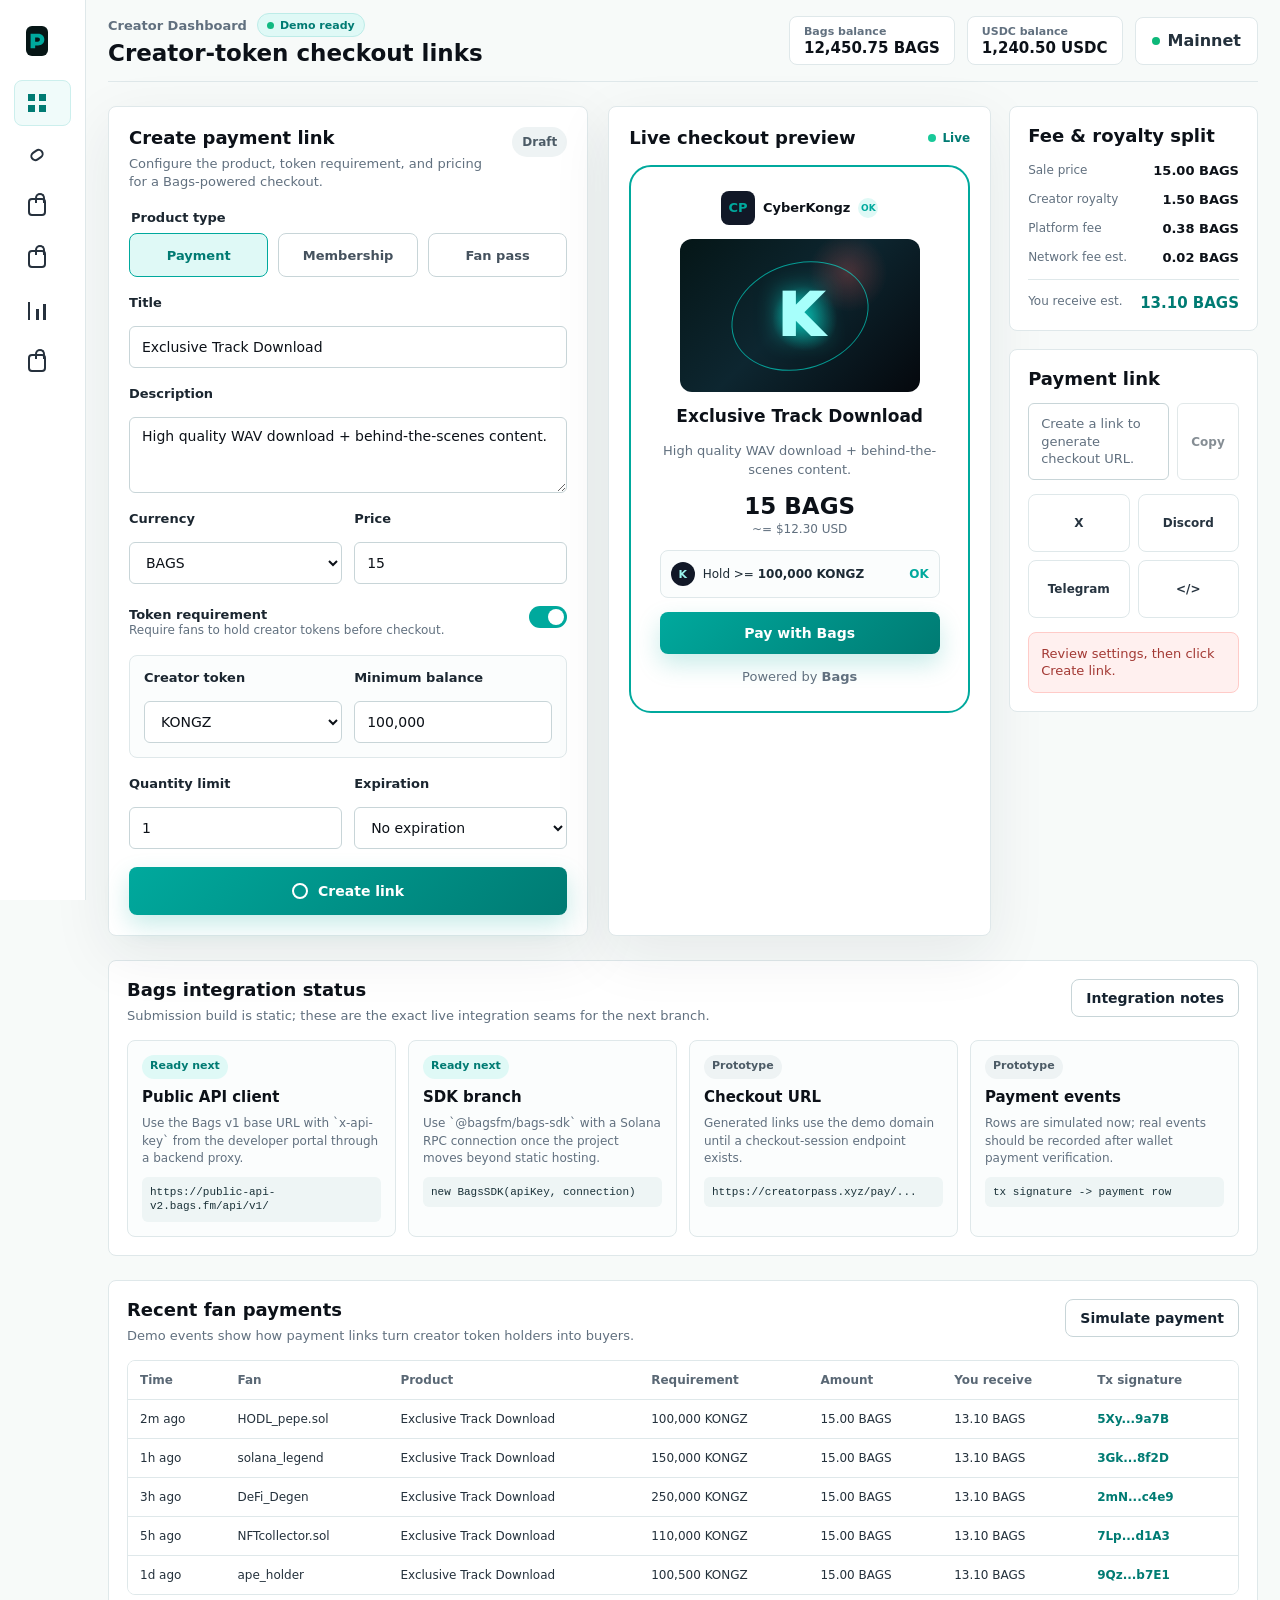
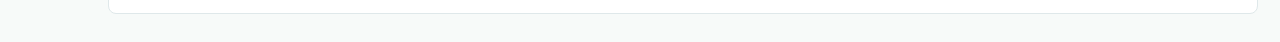
==== index.html @ bd6fd760 "Prepare CreatorPass for hackathon submission CreatorPass needs to move from a local static prototype" ====
<!doctype html>
<html lang="en">
  <head>
    <meta charset="utf-8" />
    <meta name="viewport" content="width=device-width, initial-scale=1" />
    <title>CreatorPass | Bags creator-token payments</title>
    <meta
      name="description"
      content="CreatorPass helps Bags creators sell payment links, fan passes, and token-gated drops with creator-token requirements."
    />
    <link rel="icon" href="./assets/app-icon.svg" type="image/svg+xml" />
    <link rel="stylesheet" href="./styles.css" />
  </head>
  <body>
    <div class="app-shell">
      <aside class="sidebar" aria-label="CreatorPass navigation">
        <a class="brand" href="#top" aria-label="CreatorPass home">
          <span class="brand-mark" aria-hidden="true">
            <svg viewBox="0 0 24 24" role="img">
              <path d="M5 4h8.2c4.1 0 6.8 2.6 6.8 6.4 0 3.9-2.8 6.5-6.9 6.5H10v3.1H5V4Zm5 4.2v4.5h2.8c1.5 0 2.4-.9 2.4-2.3s-.9-2.2-2.4-2.2H10Z" />
            </svg>
          </span>
          <span>CreatorPass</span>
        </a>

        <nav class="nav-list" aria-label="Primary">
          <button class="nav-item active" type="button" data-panel="dashboard">
            <span class="icon grid-icon" aria-hidden="true"></span>
            Dashboard
          </button>
          <button class="nav-item" type="button" data-panel="links">
            <span class="icon link-icon" aria-hidden="true"></span>
            Payment links
          </button>
          <button class="nav-item" type="button" data-panel="passes">
            <span class="icon pass-icon" aria-hidden="true"></span>
            Fan passes
          </button>
          <button class="nav-item" type="button" data-panel="gates">
            <span class="icon lock-icon" aria-hidden="true"></span>
            Token gates
          </button>
          <button class="nav-item" type="button" data-panel="analytics">
            <span class="icon bars-icon" aria-hidden="true"></span>
            Analytics
          </button>
          <button class="nav-item" type="button" data-panel="payouts">
            <span class="icon wallet-icon" aria-hidden="true"></span>
            Payouts
          </button>
        </nav>

        <section class="creator-card" aria-labelledby="creator-card-title">
          <div class="creator-head">
            <div class="avatar avatar-token" aria-hidden="true">CP</div>
            <div>
              <h2 id="creator-card-title">CyberKongz</h2>
              <p>@cyberkongz</p>
            </div>
            <span class="verified" aria-label="Verified creator">OK</span>
          </div>
          <dl class="creator-stats">
            <div>
              <dt>Creator token</dt>
              <dd>KONGZ</dd>
            </div>
            <div>
              <dt>Total supply</dt>
              <dd>1,000,000,000</dd>
            </div>
            <div>
              <dt>Holders</dt>
              <dd>18,642</dd>
            </div>
            <div>
              <dt>Floor price</dt>
              <dd>0.842 BAGS</dd>
            </div>
          </dl>
          <a class="secondary-action" href="https://bags.fm/" target="_blank" rel="noreferrer">View on Bags</a>
        </section>
      </aside>

      <main class="workspace" id="top">
        <header class="topbar">
          <div>
            <div class="workspace-meta">
              <p class="workspace-label">Creator Dashboard</p>
              <span class="demo-ready"><i aria-hidden="true"></i>Demo ready</span>
            </div>
            <h1>Creator-token checkout links</h1>
          </div>
          <div class="balances" aria-label="Wallet balances">
            <div class="balance">
              <span>Bags balance</span>
              <strong>12,450.75 BAGS</strong>
            </div>
            <div class="balance">
              <span>USDC balance</span>
              <strong>1,240.50 USDC</strong>
            </div>
            <button class="network-pill" type="button" aria-label="Network mainnet">
              <span aria-hidden="true"></span>
              Mainnet
            </button>
          </div>
        </header>

        <section class="dashboard-grid" aria-label="Payment link builder">
          <form class="builder-panel" id="link-builder">
            <div class="section-heading">
              <div>
                <h2>Create payment link</h2>
                <p>Configure the product, token requirement, and pricing for a Bags-powered checkout.</p>
              </div>
              <output class="status-chip" id="builder-status">Draft</output>
            </div>

            <fieldset class="segmented">
              <legend>Product type</legend>
              <label>
                <input type="radio" name="productType" value="Payment" checked />
                <span>Payment</span>
              </label>
              <label>
                <input type="radio" name="productType" value="Membership" />
                <span>Membership</span>
              </label>
              <label>
                <input type="radio" name="productType" value="Fan Pass" />
                <span>Fan pass</span>
              </label>
            </fieldset>

            <label class="field">
              <span>Title</span>
              <input id="title-input" name="title" maxlength="64" value="Exclusive Track Download" />
            </label>

            <label class="field">
              <span>Description</span>
              <textarea id="description-input" name="description" maxlength="180">High quality WAV download + behind-the-scenes content.</textarea>
            </label>

            <div class="two-column">
              <label class="field">
                <span>Currency</span>
                <select id="currency-input" name="currency">
                  <option value="BAGS">BAGS</option>
                  <option value="USDC">USDC</option>
                  <option value="SOL">SOL</option>
                </select>
              </label>
              <label class="field">
                <span>Price</span>
                <input id="price-input" name="price" inputmode="decimal" value="15" />
              </label>
            </div>

            <div class="gate-header">
              <div>
                <span>Token requirement</span>
                <p>Require fans to hold creator tokens before checkout.</p>
              </div>
              <label class="switch" aria-label="Enable token requirement">
                <input id="token-gate-input" type="checkbox" checked />
                <span></span>
              </label>
            </div>

            <div class="gate-box" id="gate-box">
              <label class="field">
                <span>Creator token</span>
                <select id="token-input" name="token">
                  <option value="KONGZ">KONGZ</option>
                  <option value="BAGS">BAGS</option>
                  <option value="CRE8R">CRE8R</option>
                </select>
              </label>
              <label class="field">
                <span>Minimum balance</span>
                <input id="minimum-input" name="minimum" inputmode="numeric" value="100,000" />
              </label>
            </div>

            <div class="two-column">
              <label class="field">
                <span>Quantity limit</span>
                <input id="quantity-input" name="quantity" inputmode="numeric" value="1" />
              </label>
              <label class="field">
                <span>Expiration</span>
                <select id="expiry-input" name="expiry">
                  <option>No expiration</option>
                  <option>24 hours</option>
                  <option>7 days</option>
                  <option>30 days</option>
                </select>
              </label>
            </div>

            <button class="primary-action" type="submit">
              <span class="button-icon" aria-hidden="true"></span>
              Create link
            </button>
          </form>

          <section class="preview-column" aria-label="Live checkout preview">
            <div class="checkout-card">
              <div class="preview-title">
                <h2>Live checkout preview</h2>
                <span><i aria-hidden="true"></i>Live</span>
              </div>
              <div class="checkout-phone">
                <div class="merchant-row">
                  <div class="mini-logo" aria-hidden="true">CP</div>
                  <strong>CyberKongz</strong>
                  <span class="verified">OK</span>
                </div>
                <div class="product-art" aria-hidden="true">
                  <div class="product-orbit"></div>
                  <div class="product-glyph">K</div>
                </div>
                <h3 id="preview-title">Exclusive Track Download</h3>
                <p id="preview-description">High quality WAV download + behind-the-scenes content.</p>
                <div class="checkout-price">
                  <span id="preview-price">15 BAGS</span>
                  <small id="preview-usd">~= $12.30 USD</small>
                </div>
                <div class="requirement-pill" id="preview-requirement">
                  <span class="avatar small" aria-hidden="true">K</span>
                  <span>Hold &gt;= <b id="preview-minimum">100,000 KONGZ</b></span>
                  <i aria-hidden="true">OK</i>
                </div>
                <button class="pay-button" type="button">Pay with Bags</button>
                <p class="powered">Powered by <strong>Bags</strong></p>
              </div>
            </div>

            <aside class="side-stack" aria-label="Link and fee details">
              <section class="summary-card">
                <h2>Fee & royalty split</h2>
                <dl>
                  <div>
                    <dt>Sale price</dt>
                    <dd id="split-price">15.00 BAGS</dd>
                  </div>
                  <div>
                    <dt>Creator royalty</dt>
                    <dd id="split-royalty">1.50 BAGS</dd>
                  </div>
                  <div>
                    <dt>Platform fee</dt>
                    <dd id="split-platform">0.38 BAGS</dd>
                  </div>
                  <div>
                    <dt>Network fee est.</dt>
                    <dd>0.02 BAGS</dd>
                  </div>
                  <div class="total-row">
                    <dt>You receive est.</dt>
                    <dd id="split-net">13.10 BAGS</dd>
                  </div>
                </dl>
              </section>

              <section class="summary-card link-card">
                <h2>Payment link</h2>
                <div class="link-output">
                  <div class="generated-link" id="generated-link">Create a link to generate checkout URL.</div>
                  <button class="copy-link" id="copy-link" type="button" disabled>Copy</button>
                </div>
                <div class="share-grid" aria-label="Share destinations">
                  <button type="button" data-share="X">X</button>
                  <button type="button" data-share="Discord">Discord</button>
                  <button type="button" data-share="Telegram">Telegram</button>
                  <button type="button" data-share="Embed">&lt;/&gt;</button>
                </div>
                <p class="notice" id="link-notice">Review settings, then click Create link.</p>
              </section>
            </aside>
          </section>
        </section>

        <section class="integration-panel" aria-labelledby="integration-title">
          <div class="section-heading compact">
            <div>
              <h2 id="integration-title">Bags integration status</h2>
              <p>Submission build is static; these are the exact live integration seams for the next branch.</p>
            </div>
            <a class="secondary-action inline" href="./docs/bags-integration.md" target="_blank" rel="noreferrer">
              Integration notes
            </a>
          </div>
          <div class="integration-grid">
            <article>
              <span class="integration-state planned">Ready next</span>
              <h3>Public API client</h3>
              <p>Use the Bags v1 base URL with `x-api-key` from the developer portal through a backend proxy.</p>
              <code>https://public-api-v2.bags.fm/api/v1/</code>
            </article>
            <article>
              <span class="integration-state planned">Ready next</span>
              <h3>SDK branch</h3>
              <p>Use `@bagsfm/bags-sdk` with a Solana RPC connection once the project moves beyond static hosting.</p>
              <code>new BagsSDK(apiKey, connection)</code>
            </article>
            <article>
              <span class="integration-state demo">Prototype</span>
              <h3>Checkout URL</h3>
              <p>Generated links use the demo domain until a checkout-session endpoint exists.</p>
              <code>https://creatorpass.xyz/pay/...</code>
            </article>
            <article>
              <span class="integration-state demo">Prototype</span>
              <h3>Payment events</h3>
              <p>Rows are simulated now; real events should be recorded after wallet payment verification.</p>
              <code>tx signature -> payment row</code>
            </article>
          </div>
        </section>

        <section class="payments-panel" aria-labelledby="payments-title">
          <div class="section-heading compact">
            <div>
              <h2 id="payments-title">Recent fan payments</h2>
              <p id="payment-confirmation">Demo events show how payment links turn creator token holders into buyers.</p>
            </div>
            <button class="secondary-action inline" type="button" id="seed-payment">Simulate payment</button>
          </div>
          <div class="table-wrap">
            <table>
              <thead>
                <tr>
                  <th>Time</th>
                  <th>Fan</th>
                  <th>Product</th>
                  <th>Requirement</th>
                  <th>Amount</th>
                  <th>You receive</th>
                  <th>Tx signature</th>
                </tr>
              </thead>
              <tbody id="payments-body"></tbody>
            </table>
          </div>
        </section>
      </main>
    </div>

    <script src="./app.js"></script>
  </body>
</html>
---- styles.css ----
:root {
  --bg: #f7faf9;
  --surface: #ffffff;
  --surface-strong: #f0fbfa;
  --ink: #0c1118;
  --muted: #61707f;
  --line: #dfe8ea;
  --line-strong: #c8d5d8;
  --teal: #00a99d;
  --teal-dark: #007b73;
  --teal-soft: #dff9f6;
  --coral: #ff5b57;
  --coral-soft: #fff0ef;
  --blue: #2f6df6;
  --shadow: 0 18px 60px rgba(23, 41, 52, 0.08);
  --radius: 8px;
  color-scheme: light;
}

* {
  box-sizing: border-box;
}

html {
  min-width: 320px;
  background: var(--bg);
  color: var(--ink);
  font-family:
    Inter, ui-sans-serif, system-ui, -apple-system, BlinkMacSystemFont, "Segoe UI",
    sans-serif;
  letter-spacing: 0;
}

body {
  margin: 0;
  min-height: 100vh;
}

button,
input,
select,
textarea {
  font: inherit;
}

button {
  cursor: pointer;
}

.app-shell {
  display: grid;
  grid-template-columns: 260px minmax(0, 1fr);
  min-height: 100vh;
}

.sidebar {
  position: sticky;
  top: 0;
  height: 100vh;
  display: flex;
  flex-direction: column;
  gap: 18px;
  padding: 20px 14px;
  border-right: 1px solid var(--line);
  background: var(--surface);
}

.brand {
  display: flex;
  align-items: center;
  gap: 12px;
  min-height: 42px;
  padding: 0 12px;
  color: var(--ink);
  font-size: 21px;
  font-weight: 800;
  text-decoration: none;
}

.brand-mark {
  display: inline-grid;
  width: 30px;
  height: 30px;
  place-items: center;
  border-radius: 6px;
  background: #061616;
  color: var(--teal);
}

.brand-mark svg {
  width: 22px;
  height: 22px;
  fill: currentColor;
}

.nav-list {
  display: grid;
  gap: 6px;
}

.nav-item {
  display: flex;
  align-items: center;
  gap: 12px;
  width: 100%;
  min-height: 46px;
  padding: 0 14px;
  border: 1px solid transparent;
  border-radius: var(--radius);
  background: transparent;
  color: #26313d;
  font-size: 14px;
  font-weight: 700;
  text-align: left;
}

.nav-item:hover,
.nav-item.active {
  border-color: #ccefed;
  background: var(--surface-strong);
  color: var(--teal-dark);
}

.icon {
  position: relative;
  display: inline-block;
  width: 18px;
  height: 18px;
  color: currentColor;
}

.grid-icon {
  background:
    linear-gradient(currentColor 0 0) left top / 7px 7px no-repeat,
    linear-gradient(currentColor 0 0) right top / 7px 7px no-repeat,
    linear-gradient(currentColor 0 0) left bottom / 7px 7px no-repeat,
    linear-gradient(currentColor 0 0) right bottom / 7px 7px no-repeat;
}

.link-icon::before {
  content: "";
  position: absolute;
  inset: 4px 2px;
  border: 2px solid currentColor;
  border-radius: 10px;
  transform: rotate(-35deg);
}

.pass-icon,
.lock-icon,
.wallet-icon {
  border: 2px solid currentColor;
  border-radius: 4px;
}

.pass-icon::before,
.lock-icon::before,
.wallet-icon::before {
  content: "";
  position: absolute;
  left: 5px;
  top: -7px;
  width: 6px;
  height: 8px;
  border: 2px solid currentColor;
  border-bottom: 0;
  border-radius: 8px 8px 0 0;
}

.bars-icon {
  border-left: 2px solid currentColor;
  background:
    linear-gradient(currentColor 0 0) 6px 7px / 3px 11px no-repeat,
    linear-gradient(currentColor 0 0) 13px 2px / 3px 16px no-repeat;
}

.creator-card,
.builder-panel,
.checkout-card,
.summary-card,
.payments-panel {
  border: 1px solid var(--line);
  border-radius: var(--radius);
  background: var(--surface);
  box-shadow: var(--shadow);
}

.creator-card {
  margin-top: auto;
  padding: 14px;
  box-shadow: none;
}

.creator-head {
  display: grid;
  grid-template-columns: 42px 1fr auto;
  gap: 10px;
  align-items: center;
}

.avatar,
.mini-logo {
  display: inline-grid;
  place-items: center;
  border-radius: 8px;
  background: #111827;
  color: #9bf4ed;
  font-size: 13px;
  font-weight: 800;
}

.avatar {
  width: 42px;
  height: 42px;
}

.avatar.small {
  width: 24px;
  height: 24px;
  border-radius: 50%;
  font-size: 11px;
}

.avatar-token {
  background: radial-gradient(circle at 30% 25%, #4cf0dd, #21343d 38%, #060b12 100%);
}

.creator-head h2,
.creator-head p,
.section-heading h2,
.section-heading p,
.topbar h1,
.topbar p,
.checkout-card h2,
.summary-card h2,
.checkout-phone h3,
.checkout-phone p {
  margin: 0;
}

.creator-head h2 {
  font-size: 14px;
  line-height: 1.2;
}

.creator-head p {
  margin-top: 2px;
  color: var(--muted);
  font-size: 12px;
}

.verified {
  display: inline-flex;
  align-items: center;
  justify-content: center;
  min-width: 20px;
  height: 20px;
  border-radius: 999px;
  background: var(--teal-soft);
  color: var(--teal);
  font-size: 9px;
  font-weight: 900;
}

.creator-stats {
  display: grid;
  gap: 12px;
  margin: 16px 0;
  padding: 14px 0 0;
  border-top: 1px solid var(--line);
}

.creator-stats div,
.summary-card dl div {
  display: flex;
  justify-content: space-between;
  gap: 16px;
}

.creator-stats dt,
.summary-card dt {
  color: var(--muted);
  font-size: 12px;
}

.creator-stats dd,
.summary-card dd {
  margin: 0;
  color: var(--ink);
  font-size: 13px;
  font-weight: 800;
}

.secondary-action,
.primary-action,
.pay-button,
.share-grid button {
  display: inline-flex;
  align-items: center;
  justify-content: center;
  min-height: 42px;
  border-radius: var(--radius);
  font-size: 14px;
  font-weight: 800;
  text-decoration: none;
}

.secondary-action {
  width: 100%;
  border: 1px solid var(--line-strong);
  background: #fff;
  color: #162330;
}

.workspace {
  min-width: 0;
  padding: 0 22px 28px;
}

.topbar {
  display: flex;
  align-items: center;
  justify-content: space-between;
  gap: 16px;
  min-height: 82px;
  border-bottom: 1px solid var(--line);
}

.workspace-label {
  color: var(--muted);
  font-size: 13px;
  font-weight: 800;
}

.workspace-meta {
  display: flex;
  align-items: center;
  gap: 10px;
  flex-wrap: wrap;
}

.demo-ready {
  display: inline-flex;
  align-items: center;
  gap: 6px;
  min-height: 24px;
  padding: 0 9px;
  border: 1px solid #bdece8;
  border-radius: 999px;
  background: var(--teal-soft);
  color: var(--teal-dark);
  font-size: 11px;
  font-weight: 900;
}

.demo-ready i {
  width: 7px;
  height: 7px;
  border-radius: 50%;
  background: #10b981;
}

.topbar h1 {
  margin-top: 3px;
  font-size: 23px;
  line-height: 1.2;
}

.balances {
  display: flex;
  align-items: center;
  gap: 12px;
  flex-wrap: wrap;
}

.balance,
.network-pill {
  min-height: 48px;
  border: 1px solid var(--line);
  border-radius: var(--radius);
  background: var(--surface);
}

.balance {
  display: grid;
  gap: 2px;
  min-width: 154px;
  padding: 8px 14px;
}

.balance span {
  color: var(--muted);
  font-size: 11px;
  font-weight: 700;
}

.balance strong {
  font-size: 15px;
  line-height: 1.1;
}

.network-pill {
  display: inline-flex;
  align-items: center;
  gap: 8px;
  padding: 0 16px;
  color: #24313c;
  font-weight: 800;
}

.network-pill span {
  width: 8px;
  height: 8px;
  border-radius: 50%;
  background: #0db879;
}

.dashboard-grid {
  display: grid;
  grid-template-columns: minmax(330px, 0.85fr) minmax(520px, 1.15fr);
  gap: 20px;
  padding-top: 24px;
}

.builder-panel {
  display: grid;
  gap: 18px;
  align-self: start;
  padding: 20px;
}

.section-heading {
  display: flex;
  align-items: start;
  justify-content: space-between;
  gap: 16px;
}

.section-heading h2,
.checkout-card h2,
.summary-card h2 {
  color: var(--ink);
  font-size: 18px;
  line-height: 1.2;
}

.section-heading p {
  margin-top: 6px;
  color: var(--muted);
  font-size: 13px;
  line-height: 1.45;
}

.status-chip {
  display: inline-flex;
  align-items: center;
  min-height: 30px;
  padding: 0 10px;
  border-radius: 999px;
  background: #eef3f4;
  color: #4c5b66;
  font-size: 12px;
  font-weight: 900;
}

.status-chip.ready {
  background: var(--teal-soft);
  color: var(--teal-dark);
}

.segmented {
  display: grid;
  grid-template-columns: repeat(3, 1fr);
  gap: 10px;
  margin: 0;
  padding: 0;
  border: 0;
}

.segmented legend,
.field span,
.gate-header span {
  margin-bottom: 8px;
  color: #1b2630;
  font-size: 13px;
  font-weight: 900;
}

.segmented legend {
  grid-column: 1 / -1;
}

.segmented label {
  position: relative;
  display: block;
}

.segmented input {
  position: absolute;
  inset: 0;
  z-index: 1;
  width: 100%;
  height: 100%;
  opacity: 0;
  cursor: pointer;
}

.segmented span {
  display: flex;
  align-items: center;
  justify-content: center;
  min-height: 44px;
  border: 1px solid var(--line-strong);
  border-radius: var(--radius);
  background: #fff;
  color: #45525e;
  font-size: 13px;
  font-weight: 850;
  pointer-events: none;
}

.segmented input:checked + span {
  border-color: var(--teal);
  background: var(--teal-soft);
  color: var(--teal-dark);
}

.field {
  display: grid;
  gap: 8px;
}

.field input,
.field select,
.field textarea {
  width: 100%;
  min-height: 42px;
  border: 1px solid var(--line-strong);
  border-radius: 6px;
  background: #fff;
  color: var(--ink);
  padding: 10px 12px;
  font-size: 14px;
  outline: none;
}

.field textarea {
  min-height: 76px;
  resize: vertical;
}

.field input:focus,
.field select:focus,
.field textarea:focus {
  border-color: var(--teal);
  box-shadow: 0 0 0 3px rgba(0, 169, 157, 0.13);
}

.two-column,
.gate-box {
  display: grid;
  grid-template-columns: 1fr 1fr;
  gap: 12px;
}

.gate-header {
  display: flex;
  justify-content: space-between;
  gap: 16px;
  align-items: center;
  padding-top: 2px;
}

.gate-header p {
  margin: 0;
  color: var(--muted);
  font-size: 12px;
}

.switch {
  display: inline-flex;
  align-items: center;
}

.switch input {
  position: absolute;
  opacity: 0;
}

.switch span {
  position: relative;
  width: 38px;
  height: 22px;
  border-radius: 999px;
  background: #c9d3d5;
}

.switch span::after {
  content: "";
  position: absolute;
  top: 3px;
  left: 3px;
  width: 16px;
  height: 16px;
  border-radius: 50%;
  background: #fff;
  transition: transform 150ms ease;
}

.switch input:checked + span {
  background: var(--teal);
}

.switch input:checked + span::after {
  transform: translateX(16px);
}

.gate-box {
  padding: 14px;
  border: 1px solid var(--line);
  border-radius: var(--radius);
  background: #fbfdfd;
}

.gate-box.disabled {
  display: none;
}

.primary-action,
.pay-button {
  border: 0;
  background: linear-gradient(135deg, var(--teal), var(--teal-dark));
  color: #fff;
  box-shadow: 0 10px 24px rgba(0, 169, 157, 0.22);
}

.primary-action {
  width: 100%;
  gap: 10px;
  min-height: 48px;
}

.button-icon {
  width: 16px;
  height: 16px;
  border: 2px solid currentColor;
  border-radius: 50%;
}

.preview-column {
  display: grid;
  grid-template-columns: minmax(290px, 1fr) minmax(210px, 0.65fr);
  gap: 18px;
  min-width: 0;
}

.checkout-card {
  padding: 20px;
  min-width: 0;
}

.preview-title {
  display: flex;
  justify-content: space-between;
  gap: 14px;
  align-items: center;
  margin-bottom: 16px;
}

.preview-title span {
  display: inline-flex;
  align-items: center;
  gap: 6px;
  color: var(--teal-dark);
  font-size: 12px;
  font-weight: 900;
}

.preview-title i {
  width: 8px;
  height: 8px;
  border-radius: 50%;
  background: #18c999;
}

.checkout-phone {
  display: grid;
  justify-items: center;
  gap: 14px;
  max-width: 360px;
  margin: 0 auto;
  padding: 24px;
  border: 2px solid var(--teal);
  border-radius: 22px;
  background: #fff;
}

.merchant-row {
  display: flex;
  align-items: center;
  gap: 8px;
  font-size: 13px;
}

.mini-logo {
  width: 34px;
  height: 34px;
  color: var(--teal);
}

.product-art {
  position: relative;
  width: min(100%, 240px);
  aspect-ratio: 1.56;
  overflow: hidden;
  border-radius: 12px;
  background:
    radial-gradient(circle at 52% 52%, rgba(8, 243, 223, 0.45), transparent 22%),
    radial-gradient(circle at 70% 22%, rgba(255, 91, 87, 0.25), transparent 19%),
    linear-gradient(135deg, #051617, #0d2630 48%, #05080d);
}

.product-orbit {
  position: absolute;
  inset: 24px 50px;
  border: 1px solid rgba(0, 255, 234, 0.55);
  border-radius: 50%;
  transform: rotate(-18deg);
}

.product-glyph {
  position: absolute;
  inset: 0;
  display: grid;
  place-items: center;
  color: #a7fffb;
  font-size: 58px;
  font-weight: 950;
  text-shadow: 0 0 24px rgba(0, 255, 234, 0.65);
}

.checkout-phone h3 {
  max-width: 280px;
  text-align: center;
  font-size: 17px;
  line-height: 1.25;
}

.checkout-phone p {
  max-width: 285px;
  color: var(--muted);
  font-size: 13px;
  line-height: 1.45;
  text-align: center;
}

.checkout-price {
  display: grid;
  justify-items: center;
  gap: 3px;
}

.checkout-price span {
  color: var(--ink);
  font-size: 23px;
  font-weight: 900;
}

.checkout-price small {
  color: var(--muted);
  font-size: 12px;
}

.requirement-pill {
  display: grid;
  grid-template-columns: 24px 1fr auto;
  gap: 8px;
  align-items: center;
  width: 100%;
  max-width: 280px;
  min-height: 48px;
  padding: 8px 10px;
  border: 1px solid var(--line);
  border-radius: var(--radius);
  background: #fbfdfd;
  color: #1c2a34;
  font-size: 12px;
}

.requirement-pill.off {
  display: none;
}

.requirement-pill i {
  color: var(--teal);
  font-style: normal;
  font-weight: 900;
}

.pay-button {
  width: 100%;
  max-width: 280px;
}

.powered {
  color: var(--muted);
  font-size: 12px;
}

.side-stack {
  display: grid;
  gap: 18px;
  align-content: start;
  min-width: 0;
}

.summary-card {
  padding: 18px;
  box-shadow: none;
  min-width: 0;
}

.summary-card dl {
  display: grid;
  gap: 14px;
  margin: 16px 0 0;
}

.summary-card .total-row {
  padding-top: 14px;
  border-top: 1px solid var(--line);
}

.summary-card .total-row dd {
  color: var(--teal-dark);
  font-size: 15px;
}

.generated-link {
  margin: 0;
  min-height: 42px;
  overflow: hidden;
  overflow-wrap: anywhere;
  line-height: 1.35;
  border: 1px solid var(--line-strong);
  border-radius: 6px;
  padding: 11px 12px;
  color: var(--muted);
  font-size: 13px;
}

.link-output {
  display: grid;
  grid-template-columns: minmax(0, 1fr) auto;
  gap: 8px;
  align-items: stretch;
  margin: 14px 0;
}

.copy-link {
  min-width: 62px;
  min-height: 42px;
  border: 1px solid var(--line-strong);
  border-radius: 6px;
  background: #fff;
  color: #22313d;
  font-size: 12px;
  font-weight: 900;
}

.copy-link:not(:disabled):hover {
  border-color: var(--teal);
  color: var(--teal-dark);
}

.copy-link:disabled {
  cursor: not-allowed;
  opacity: 0.55;
}

.share-grid {
  display: grid;
  grid-template-columns: repeat(2, 1fr);
  gap: 8px;
}

.share-grid button {
  min-height: 58px;
  border: 1px solid var(--line);
  background: #fff;
  color: #273440;
  font-size: 12px;
}

.share-grid button.active {
  border-color: var(--teal);
  background: var(--teal-soft);
  color: var(--teal-dark);
}

.notice {
  margin: 14px 0 0;
  border: 1px solid #ffcbc8;
  border-radius: var(--radius);
  background: var(--coral-soft);
  color: #a33934;
  padding: 12px;
  font-size: 13px;
  line-height: 1.35;
  overflow-wrap: anywhere;
}

.notice.ready {
  border-color: #bdece8;
  background: var(--teal-soft);
  color: var(--teal-dark);
}

#payment-confirmation.ready {
  color: var(--teal-dark);
  font-weight: 800;
}

.integration-panel {
  margin-top: 24px;
  padding: 18px;
  border: 1px solid var(--line);
  border-radius: var(--radius);
  background: var(--surface);
  box-shadow: none;
}

.integration-grid {
  display: grid;
  grid-template-columns: repeat(4, minmax(0, 1fr));
  gap: 12px;
}

.integration-grid article {
  display: grid;
  align-content: start;
  gap: 9px;
  min-width: 0;
  min-height: 170px;
  padding: 14px;
  border: 1px solid var(--line);
  border-radius: var(--radius);
  background: #fbfdfd;
}

.integration-grid h3,
.integration-grid p {
  margin: 0;
}

.integration-grid h3 {
  font-size: 15px;
  line-height: 1.25;
}

.integration-grid p {
  color: var(--muted);
  font-size: 12px;
  line-height: 1.45;
}

.integration-grid code {
  overflow-wrap: anywhere;
  border-radius: 6px;
  background: #eef5f5;
  color: #1a3138;
  padding: 8px;
  font-size: 11px;
  line-height: 1.35;
}

.integration-state {
  justify-self: start;
  min-height: 24px;
  padding: 4px 8px;
  border-radius: 999px;
  font-size: 11px;
  font-weight: 900;
}

.integration-state.planned {
  background: var(--teal-soft);
  color: var(--teal-dark);
}

.integration-state.demo {
  background: #eef3f4;
  color: #4c5b66;
}

.payments-panel {
  margin-top: 24px;
  padding: 18px;
  box-shadow: none;
}

.compact {
  margin-bottom: 14px;
}

.secondary-action.inline {
  width: auto;
  min-height: 38px;
  padding: 0 14px;
}

.table-wrap {
  overflow-x: auto;
  border: 1px solid var(--line);
  border-radius: var(--radius);
}

table {
  width: 100%;
  min-width: 850px;
  border-collapse: collapse;
  background: #fff;
}

th,
td {
  padding: 12px;
  border-bottom: 1px solid var(--line);
  text-align: left;
  font-size: 12px;
  white-space: nowrap;
}

th {
  color: #5a6875;
  font-weight: 900;
}

td {
  color: #24313c;
}

tbody tr:last-child td {
  border-bottom: 0;
}

.tx-link {
  color: var(--teal-dark);
  font-weight: 900;
}

@media (max-width: 1380px) {
  .app-shell {
    grid-template-columns: 86px minmax(0, 1fr);
  }

  .brand span:last-child,
  .nav-item {
    font-size: 0;
  }

  .nav-item {
    justify-content: center;
    padding: 0;
  }

  .creator-card {
    display: none;
  }
}

@media (max-width: 1180px) {
  .dashboard-grid,
  .preview-column,
  .integration-grid {
    grid-template-columns: 1fr;
  }

  .checkout-phone {
    max-width: 460px;
  }
}

@media (max-width: 760px) {
  .app-shell {
    display: block;
  }

  .sidebar {
    position: static;
    height: auto;
    flex-direction: row;
    align-items: center;
    overflow-x: auto;
    border-right: 0;
    border-bottom: 1px solid var(--line);
  }

  .brand {
    flex: 0 0 auto;
  }

  .brand span:last-child {
    display: none;
  }

  .nav-list {
    grid-auto-flow: column;
    grid-auto-columns: 48px;
  }

  .workspace {
    padding: 0 14px 22px;
  }

  .topbar {
    display: grid;
    align-items: start;
    min-height: auto;
    padding: 16px 0;
  }

  .balances,
  .two-column,
  .gate-box,
  .segmented {
    grid-template-columns: 1fr;
  }

  .balance {
    flex: 1 1 100%;
  }

  .dashboard-grid {
    gap: 16px;
    padding-top: 16px;
  }

  .builder-panel,
  .checkout-card,
  .summary-card,
  .payments-panel {
    padding: 14px;
  }

  .section-heading,
  .gate-header,
  .preview-title {
    display: grid;
  }

  .share-grid {
    grid-template-columns: repeat(2, 1fr);
  }
}

@media (prefers-reduced-motion: no-preference) {
  .product-orbit {
    animation: orbit-pulse 4s ease-in-out infinite;
  }

  @keyframes orbit-pulse {
    0%,
    100% {
      opacity: 0.5;
      transform: rotate(-18deg) scale(1);
    }
    50% {
      opacity: 0.95;
      transform: rotate(-10deg) scale(1.05);
    }
  }
}
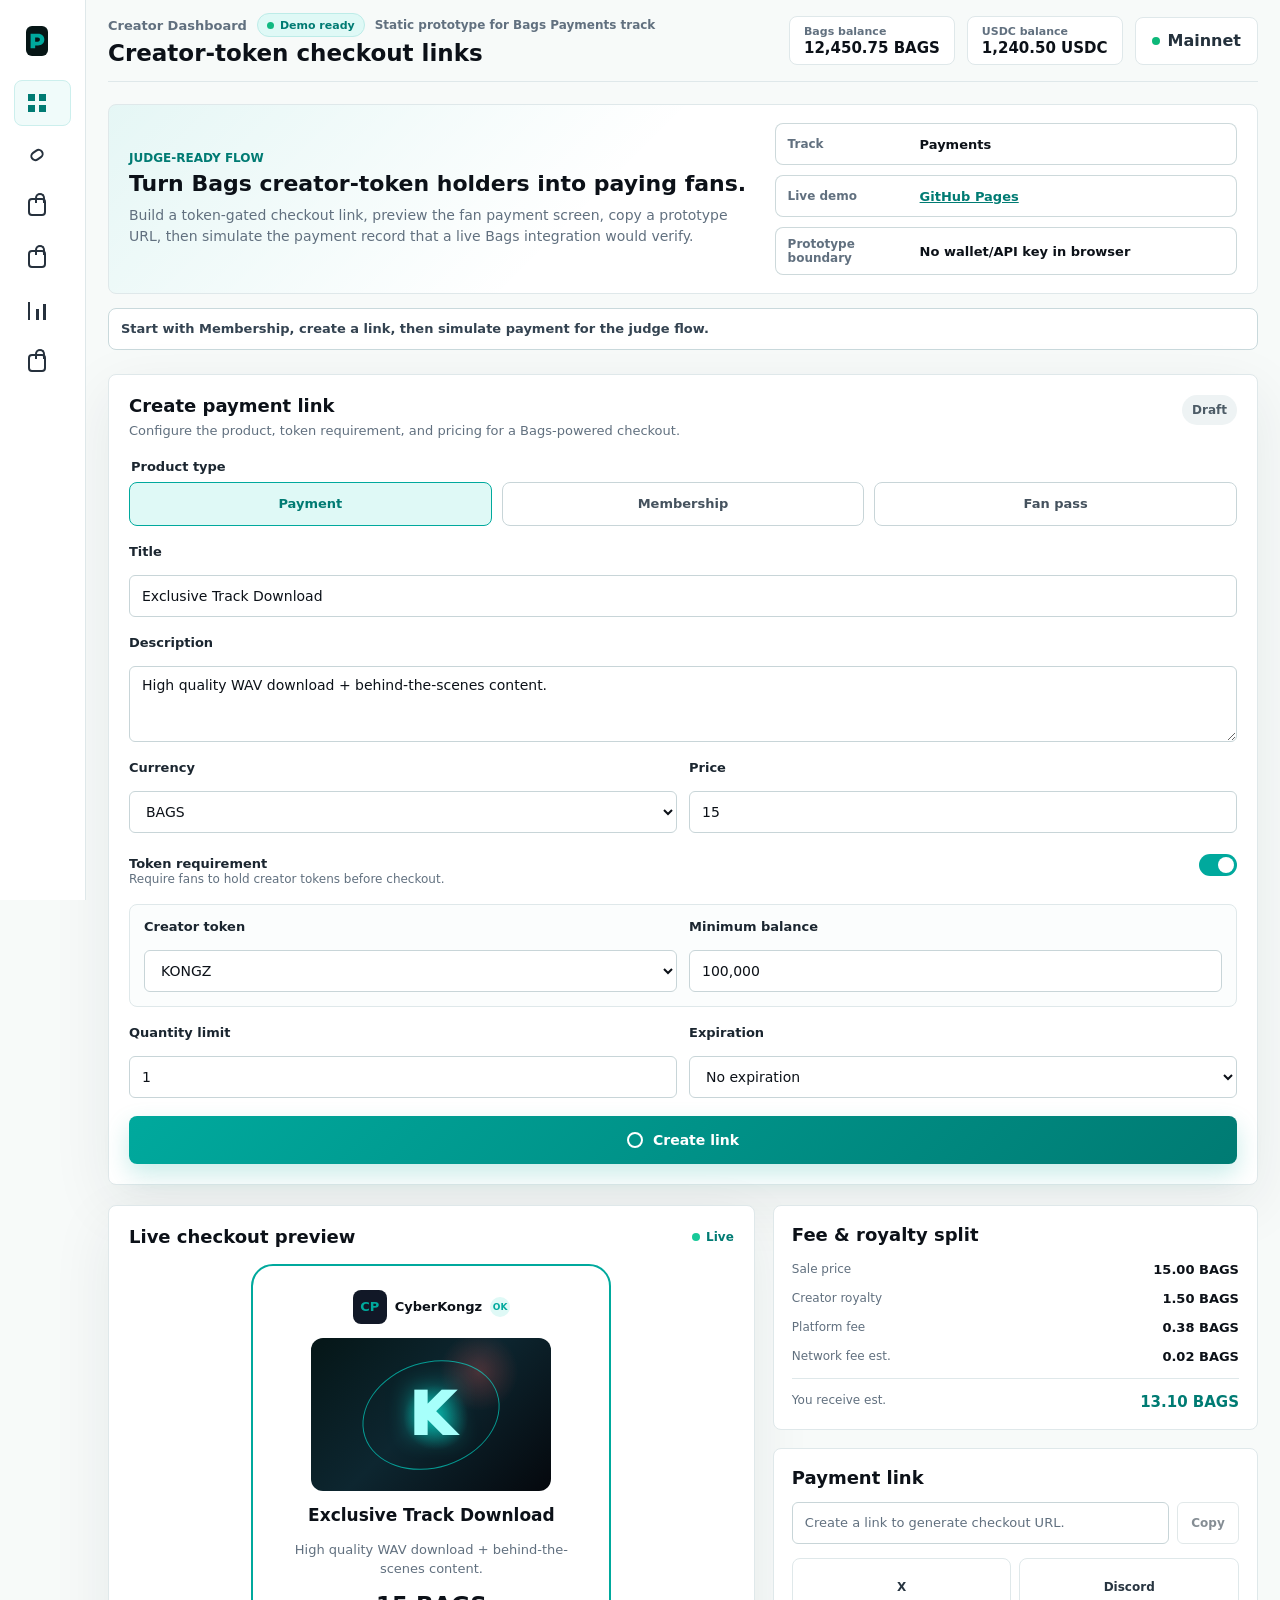
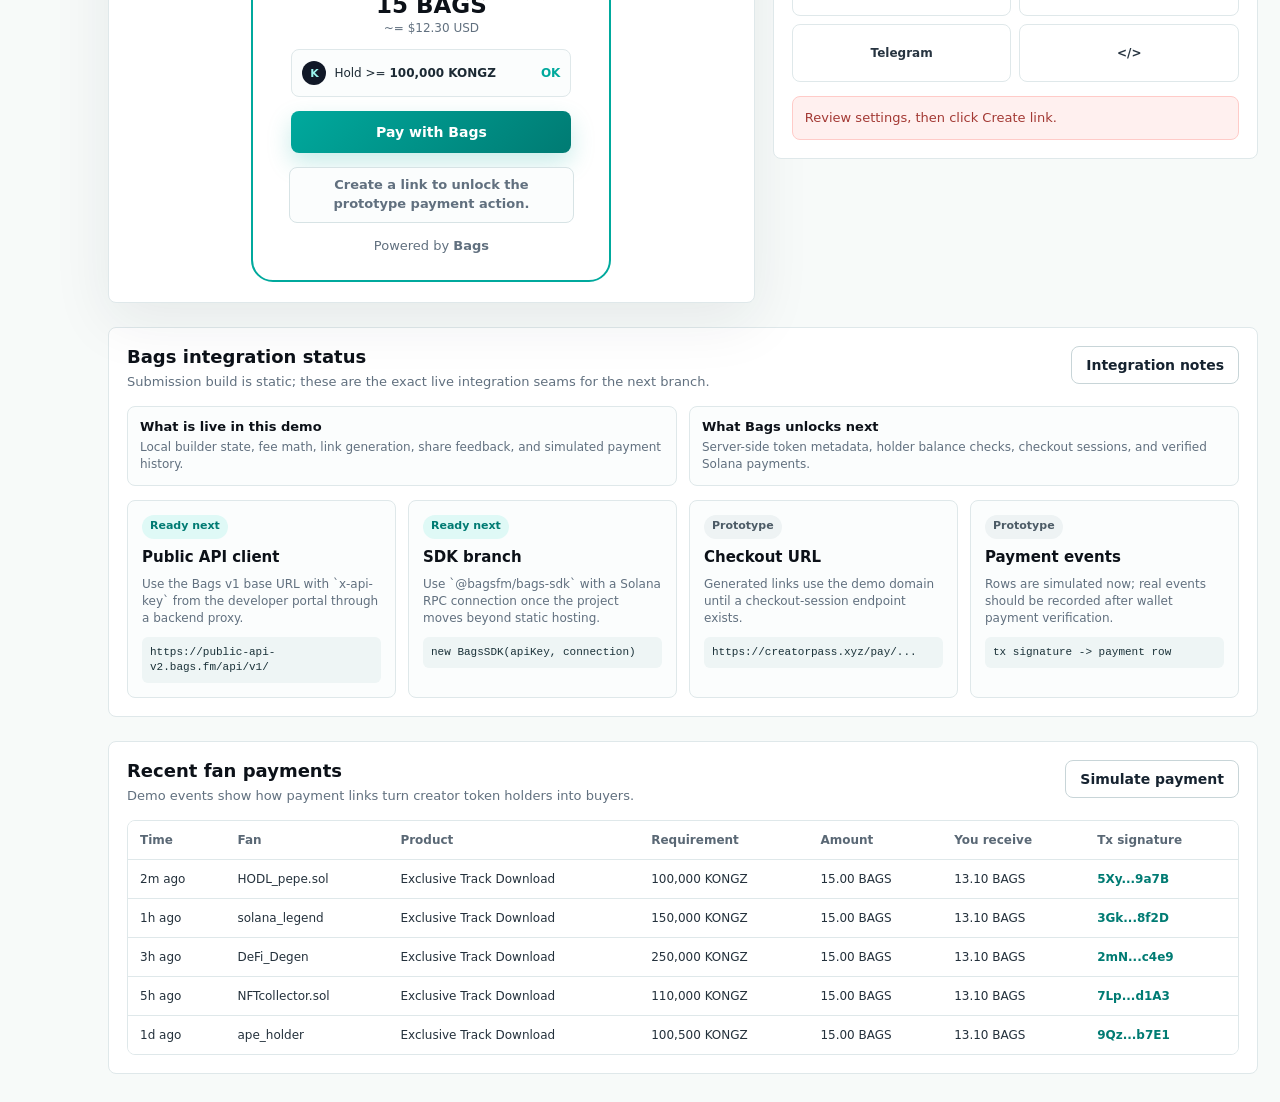
==== commit 6779eafe: "Make CreatorPass credible before demo recording The product needed a stronger judge-facing flow befo" ====
--- a/index.html
+++ b/index.html
@@ -24,27 +24,27 @@
         </a>
 
         <nav class="nav-list" aria-label="Primary">
-          <button class="nav-item active" type="button" data-panel="dashboard">
+          <button class="nav-item active" type="button" data-panel="dashboard" data-target="top">
             <span class="icon grid-icon" aria-hidden="true"></span>
             Dashboard
           </button>
-          <button class="nav-item" type="button" data-panel="links">
+          <button class="nav-item" type="button" data-panel="links" data-target="payment-link-card">
             <span class="icon link-icon" aria-hidden="true"></span>
             Payment links
           </button>
-          <button class="nav-item" type="button" data-panel="passes">
+          <button class="nav-item" type="button" data-panel="passes" data-target="link-builder">
             <span class="icon pass-icon" aria-hidden="true"></span>
             Fan passes
           </button>
-          <button class="nav-item" type="button" data-panel="gates">
+          <button class="nav-item" type="button" data-panel="gates" data-target="gate-box">
             <span class="icon lock-icon" aria-hidden="true"></span>
             Token gates
           </button>
-          <button class="nav-item" type="button" data-panel="analytics">
+          <button class="nav-item" type="button" data-panel="analytics" data-target="payments-panel">
             <span class="icon bars-icon" aria-hidden="true"></span>
             Analytics
           </button>
-          <button class="nav-item" type="button" data-panel="payouts">
+          <button class="nav-item" type="button" data-panel="payouts" data-target="payments-panel">
             <span class="icon wallet-icon" aria-hidden="true"></span>
             Payouts
           </button>
@@ -87,6 +87,7 @@
             <div class="workspace-meta">
               <p class="workspace-label">Creator Dashboard</p>
               <span class="demo-ready"><i aria-hidden="true"></i>Demo ready</span>
+              <span class="demo-scope">Static prototype for Bags Payments track</span>
             </div>
             <h1>Creator-token checkout links</h1>
           </div>
@@ -105,6 +106,35 @@
             </button>
           </div>
         </header>
+
+        <section class="readiness-panel" aria-labelledby="readiness-title">
+          <div>
+            <p class="eyebrow">Judge-ready flow</p>
+            <h2 id="readiness-title">Turn Bags creator-token holders into paying fans.</h2>
+            <p>
+              Build a token-gated checkout link, preview the fan payment screen, copy a prototype URL, then simulate the
+              payment record that a live Bags integration would verify.
+            </p>
+          </div>
+          <dl class="readiness-list">
+            <div>
+              <dt>Track</dt>
+              <dd>Payments</dd>
+            </div>
+            <div>
+              <dt>Live demo</dt>
+              <dd><a href="https://ming7177.github.io/creatorpass/" target="_blank" rel="noreferrer">GitHub Pages</a></dd>
+            </div>
+            <div>
+              <dt>Prototype boundary</dt>
+              <dd>No wallet/API key in browser</dd>
+            </div>
+          </dl>
+        </section>
+
+        <p class="demo-feedback" id="demo-feedback" role="status" aria-live="polite">
+          Start with Membership, create a link, then simulate payment for the judge flow.
+        </p>
 
         <section class="dashboard-grid" aria-label="Payment link builder">
           <form class="builder-panel" id="link-builder">
@@ -232,7 +262,8 @@
                   <span>Hold &gt;= <b id="preview-minimum">100,000 KONGZ</b></span>
                   <i aria-hidden="true">OK</i>
                 </div>
-                <button class="pay-button" type="button">Pay with Bags</button>
+                <button class="pay-button" id="pay-with-bags" type="button">Pay with Bags</button>
+                <p class="checkout-status" id="checkout-status">Create a link to unlock the prototype payment action.</p>
                 <p class="powered">Powered by <strong>Bags</strong></p>
               </div>
             </div>
@@ -264,7 +295,7 @@
                 </dl>
               </section>
 
-              <section class="summary-card link-card">
+              <section class="summary-card link-card" id="payment-link-card">
                 <h2>Payment link</h2>
                 <div class="link-output">
                   <div class="generated-link" id="generated-link">Create a link to generate checkout URL.</div>
@@ -291,6 +322,16 @@
             <a class="secondary-action inline" href="./docs/bags-integration.md" target="_blank" rel="noreferrer">
               Integration notes
             </a>
+          </div>
+          <div class="integration-summary" aria-label="Prototype boundary">
+            <div>
+              <strong>What is live in this demo</strong>
+              <span>Local builder state, fee math, link generation, share feedback, and simulated payment history.</span>
+            </div>
+            <div>
+              <strong>What Bags unlocks next</strong>
+              <span>Server-side token metadata, holder balance checks, checkout sessions, and verified Solana payments.</span>
+            </div>
           </div>
           <div class="integration-grid">
             <article>
@@ -320,7 +361,7 @@
           </div>
         </section>
 
-        <section class="payments-panel" aria-labelledby="payments-title">
+        <section class="payments-panel" id="payments-panel" aria-labelledby="payments-title">
           <div class="section-heading compact">
             <div>
               <h2 id="payments-title">Recent fan payments</h2>
--- a/styles.css
+++ b/styles.css
@@ -326,6 +326,10 @@
   border-bottom: 1px solid var(--line);
 }
 
+.topbar > div:first-child {
+  min-width: 0;
+}
+
 .workspace-label {
   color: var(--muted);
   font-size: 13px;
@@ -360,6 +364,12 @@
   background: #10b981;
 }
 
+.demo-scope {
+  color: var(--muted);
+  font-size: 12px;
+  font-weight: 800;
+}
+
 .topbar h1 {
   margin-top: 3px;
   font-size: 23px;
@@ -413,6 +423,100 @@
   height: 8px;
   border-radius: 50%;
   background: #0db879;
+}
+
+.readiness-panel {
+  display: grid;
+  grid-template-columns: minmax(0, 1.15fr) minmax(340px, 0.85fr);
+  gap: 20px;
+  align-items: center;
+  margin-top: 22px;
+  padding: 18px 20px;
+  border: 1px solid var(--line);
+  border-radius: var(--radius);
+  background:
+    linear-gradient(135deg, rgba(0, 169, 157, 0.1), transparent 44%),
+    var(--surface);
+}
+
+.readiness-panel h2,
+.readiness-panel p,
+.readiness-list {
+  margin: 0;
+}
+
+.eyebrow {
+  color: var(--teal-dark);
+  font-size: 12px;
+  font-weight: 900;
+  text-transform: uppercase;
+}
+
+.readiness-panel h2 {
+  margin-top: 6px;
+  font-size: 22px;
+  line-height: 1.2;
+}
+
+.readiness-panel p:not(.eyebrow) {
+  max-width: 760px;
+  margin-top: 8px;
+  color: var(--muted);
+  font-size: 14px;
+  line-height: 1.5;
+}
+
+.readiness-list {
+  display: grid;
+  gap: 10px;
+}
+
+.readiness-list div {
+  display: grid;
+  grid-template-columns: 120px minmax(0, 1fr);
+  gap: 12px;
+  align-items: center;
+  min-height: 42px;
+  padding: 9px 12px;
+  border: 1px solid rgba(200, 213, 216, 0.9);
+  border-radius: var(--radius);
+  background: rgba(255, 255, 255, 0.76);
+}
+
+.readiness-list dt {
+  color: var(--muted);
+  font-size: 12px;
+  font-weight: 800;
+}
+
+.readiness-list dd {
+  margin: 0;
+  color: var(--ink);
+  font-size: 13px;
+  font-weight: 900;
+  overflow-wrap: anywhere;
+}
+
+.readiness-list a {
+  color: var(--teal-dark);
+}
+
+.demo-feedback {
+  margin: 14px 0 0;
+  padding: 11px 12px;
+  border: 1px solid #c9d9dc;
+  border-radius: var(--radius);
+  background: #fff;
+  color: #344351;
+  font-size: 13px;
+  font-weight: 800;
+  line-height: 1.35;
+}
+
+.demo-feedback.ready {
+  border-color: #bdece8;
+  background: var(--teal-soft);
+  color: var(--teal-dark);
 }
 
 .dashboard-grid {
@@ -454,6 +558,7 @@
 .status-chip {
   display: inline-flex;
   align-items: center;
+  justify-self: end;
   min-height: 30px;
   padding: 0 10px;
   border-radius: 999px;
@@ -802,6 +907,27 @@
   max-width: 280px;
 }
 
+.checkout-status {
+  width: 100%;
+  max-width: 280px;
+  margin-top: -4px;
+  padding: 8px 10px;
+  border: 1px solid #d7e3e5;
+  border-radius: var(--radius);
+  background: #fbfdfd;
+  color: #52606d;
+  font-size: 11px;
+  font-weight: 800;
+  line-height: 1.35;
+  text-align: center;
+}
+
+.checkout-status.ready {
+  border-color: #bdece8;
+  background: var(--teal-soft);
+  color: var(--teal-dark);
+}
+
 .powered {
   color: var(--muted);
   font-size: 12px;
@@ -930,6 +1056,34 @@
   box-shadow: none;
 }
 
+.integration-summary {
+  display: grid;
+  grid-template-columns: repeat(2, minmax(0, 1fr));
+  gap: 12px;
+  margin-bottom: 14px;
+}
+
+.integration-summary div {
+  display: grid;
+  gap: 5px;
+  min-width: 0;
+  padding: 12px;
+  border: 1px solid var(--line);
+  border-radius: var(--radius);
+  background: #fbfdfd;
+}
+
+.integration-summary strong {
+  color: var(--ink);
+  font-size: 13px;
+}
+
+.integration-summary span {
+  color: var(--muted);
+  font-size: 12px;
+  line-height: 1.4;
+}
+
 .integration-grid {
   display: grid;
   grid-template-columns: repeat(4, minmax(0, 1fr));
@@ -999,6 +1153,14 @@
   box-shadow: none;
 }
 
+#top,
+#link-builder,
+#gate-box,
+#payment-link-card,
+#payments-panel {
+  scroll-margin-top: 16px;
+}
+
 .compact {
   margin-bottom: 14px;
 }
@@ -1069,10 +1231,24 @@
   }
 }
 
+@media (max-width: 1320px) {
+  .dashboard-grid {
+    grid-template-columns: 1fr;
+  }
+
+  .preview-column {
+    grid-template-columns: minmax(320px, 1fr) minmax(260px, 0.75fr);
+  }
+}
+
 @media (max-width: 1180px) {
-  .dashboard-grid,
   .preview-column,
   .integration-grid {
+    grid-template-columns: 1fr;
+  }
+
+  .readiness-panel,
+  .integration-summary {
     grid-template-columns: 1fr;
   }
 
@@ -1116,8 +1292,27 @@
   .topbar {
     display: grid;
     align-items: start;
+    gap: 12px;
     min-height: auto;
     padding: 16px 0;
+  }
+
+  .topbar h1 {
+    font-size: 22px;
+  }
+
+  .readiness-panel {
+    margin-top: 12px;
+    padding: 14px;
+  }
+
+  .readiness-panel h2 {
+    font-size: 18px;
+  }
+
+  .readiness-list div {
+    grid-template-columns: 1fr;
+    gap: 3px;
   }
 
   .balances,
@@ -1147,6 +1342,10 @@
   .gate-header,
   .preview-title {
     display: grid;
+  }
+
+  .status-chip {
+    justify-self: start;
   }
 
   .share-grid {
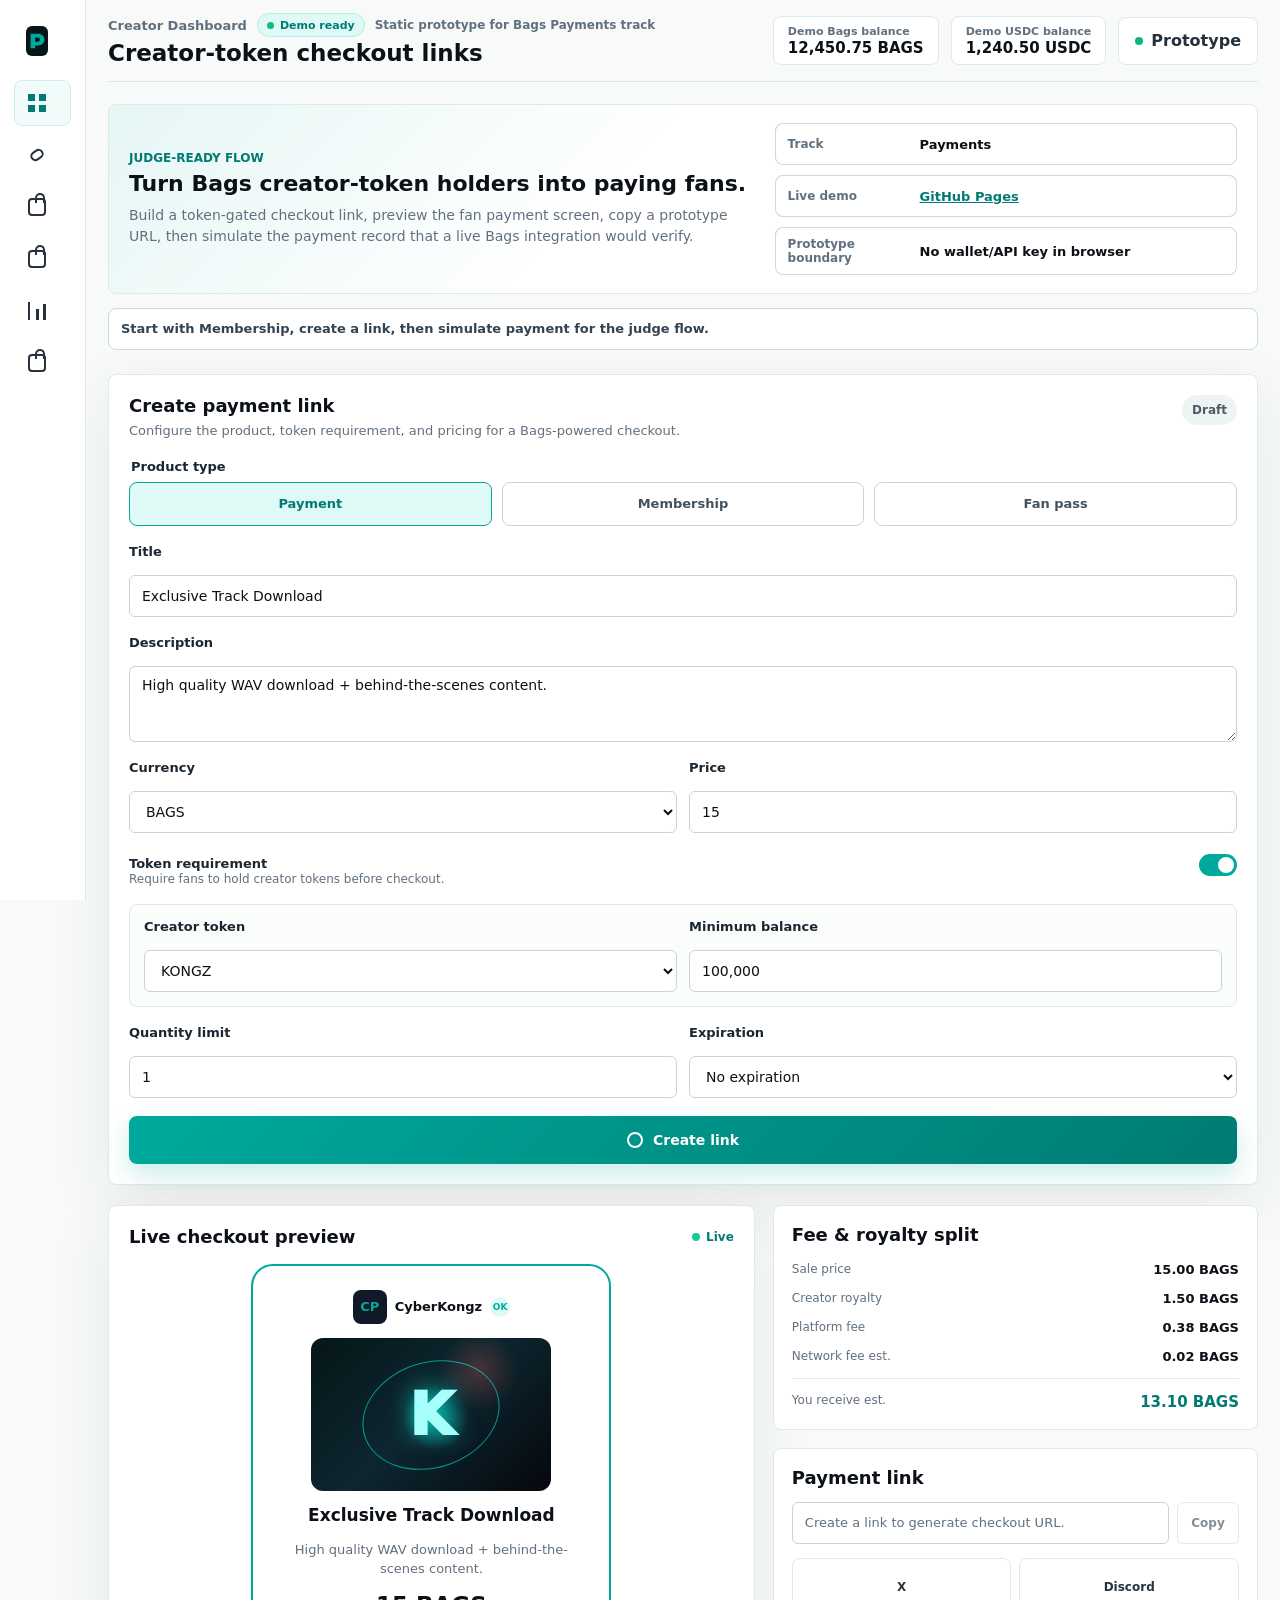
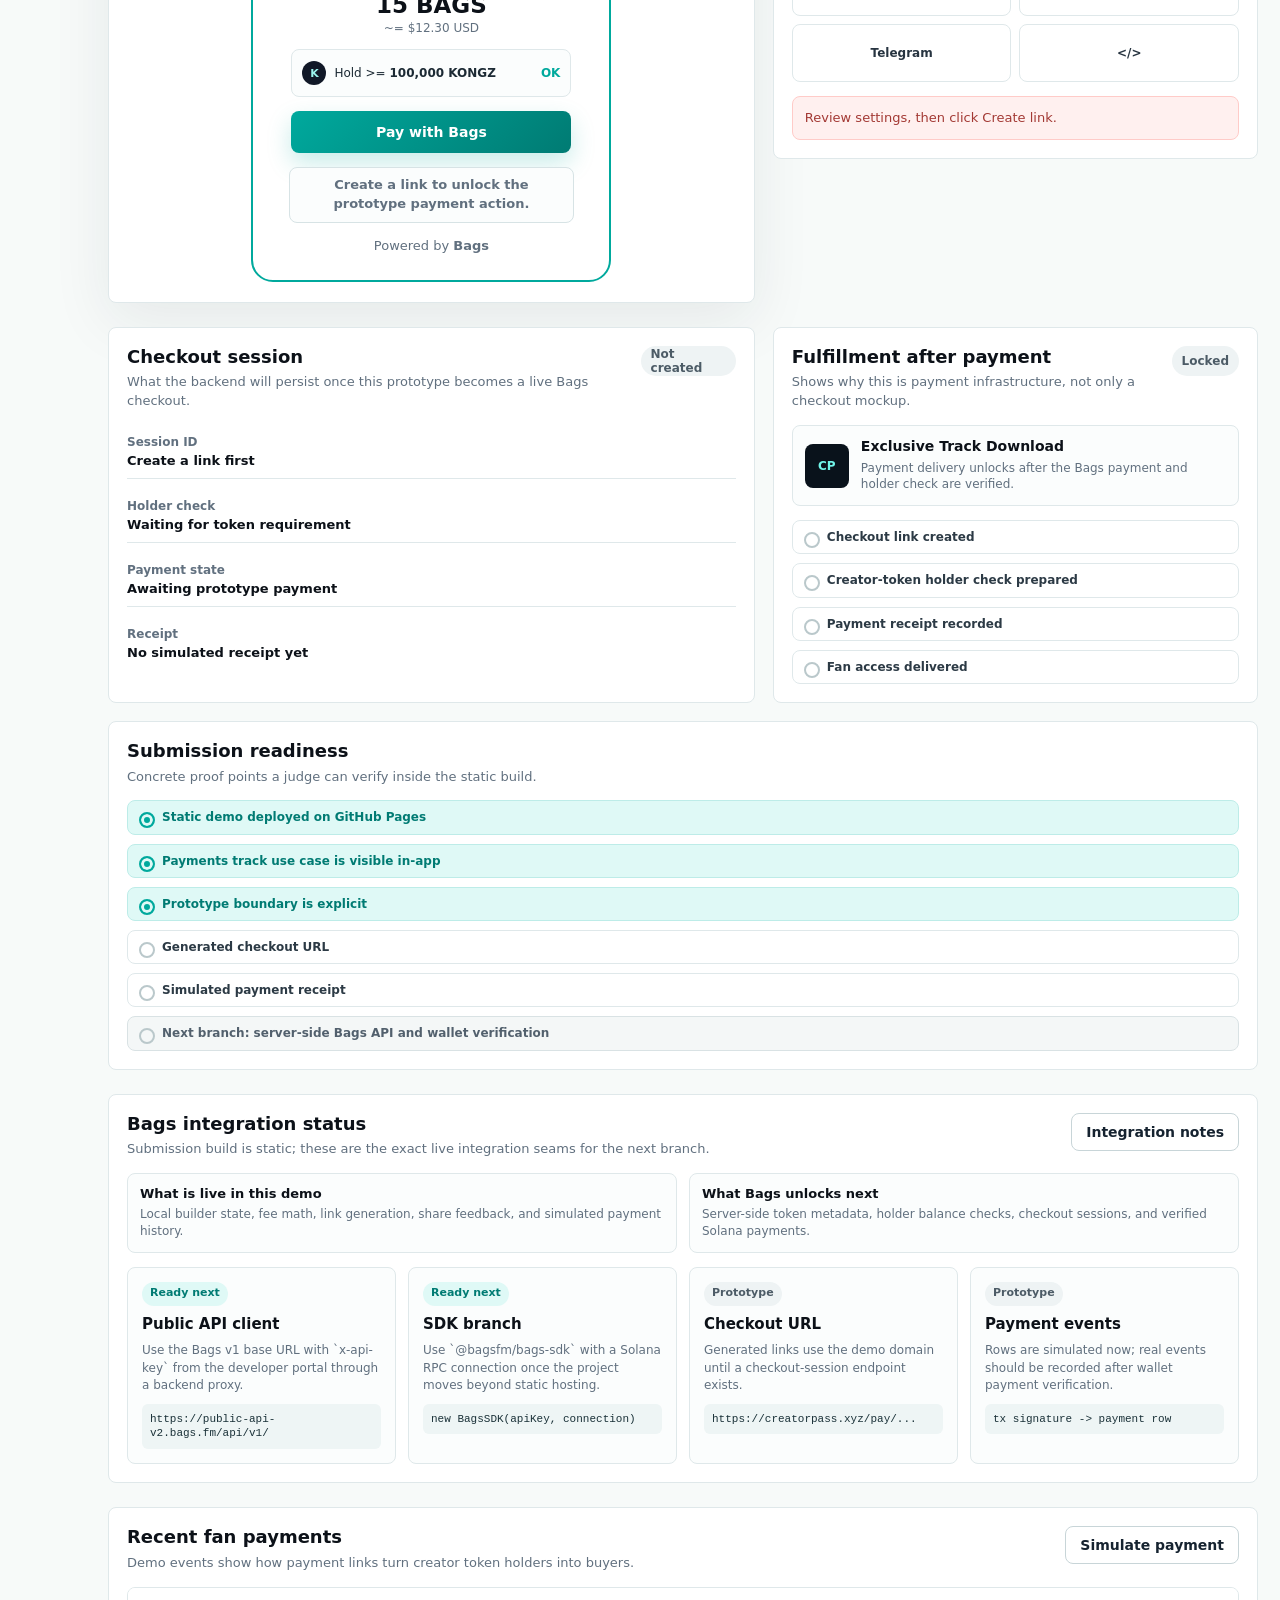
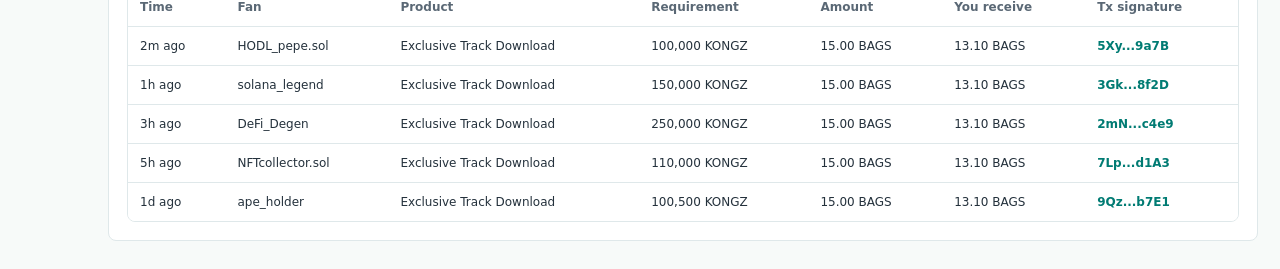
==== commit b590ed0f: "Show the full checkout product loop The prior demo proved link creation, but judging still needed st" ====
--- a/index.html
+++ b/index.html
@@ -93,16 +93,16 @@
           </div>
           <div class="balances" aria-label="Wallet balances">
             <div class="balance">
-              <span>Bags balance</span>
+              <span>Demo Bags balance</span>
               <strong>12,450.75 BAGS</strong>
             </div>
             <div class="balance">
-              <span>USDC balance</span>
+              <span>Demo USDC balance</span>
               <strong>1,240.50 USDC</strong>
             </div>
-            <button class="network-pill" type="button" aria-label="Network mainnet">
+            <button class="network-pill" type="button" aria-label="Prototype mode">
               <span aria-hidden="true"></span>
-              Mainnet
+              Prototype
             </button>
           </div>
         </header>
@@ -313,6 +313,76 @@
           </section>
         </section>
 
+        <section class="operations-grid" aria-label="Checkout operations">
+          <section class="operations-card session-card" aria-labelledby="session-title">
+            <div class="section-heading compact">
+              <div>
+                <h2 id="session-title">Checkout session</h2>
+                <p>What the backend will persist once this prototype becomes a live Bags checkout.</p>
+              </div>
+              <span class="status-chip" id="session-status">Not created</span>
+            </div>
+            <dl class="session-list">
+              <div>
+                <dt>Session ID</dt>
+                <dd id="session-id">Create a link first</dd>
+              </div>
+              <div>
+                <dt>Holder check</dt>
+                <dd id="session-holder">Waiting for token requirement</dd>
+              </div>
+              <div>
+                <dt>Payment state</dt>
+                <dd id="session-payment">Awaiting prototype payment</dd>
+              </div>
+              <div>
+                <dt>Receipt</dt>
+                <dd id="session-receipt">No simulated receipt yet</dd>
+              </div>
+            </dl>
+          </section>
+
+          <section class="operations-card fulfillment-card" aria-labelledby="fulfillment-title">
+            <div class="section-heading compact">
+              <div>
+                <h2 id="fulfillment-title">Fulfillment after payment</h2>
+                <p>Shows why this is payment infrastructure, not only a checkout mockup.</p>
+              </div>
+              <span class="status-chip" id="fulfillment-status">Locked</span>
+            </div>
+            <div class="fulfillment-preview">
+              <div class="fulfillment-icon" aria-hidden="true">CP</div>
+              <div>
+                <strong id="fulfillment-title-copy">Exclusive Track Download</strong>
+                <p id="fulfillment-copy">Buyer access unlocks after the Bags payment and holder check are verified.</p>
+              </div>
+            </div>
+            <ul class="delivery-list" aria-label="Delivery steps">
+              <li id="delivery-link" class="pending">Checkout link created</li>
+              <li id="delivery-holder" class="pending">Creator-token holder check prepared</li>
+              <li id="delivery-payment" class="pending">Payment receipt recorded</li>
+              <li id="delivery-access" class="pending">Fan access delivered</li>
+            </ul>
+          </section>
+
+          <section class="operations-card checklist-card" aria-labelledby="checklist-title">
+            <div class="section-heading compact">
+              <div>
+                <h2 id="checklist-title">Submission readiness</h2>
+                <p>Concrete proof points a judge can verify inside the static build.</p>
+              </div>
+            </div>
+            <ul class="readiness-checklist">
+              <li class="done">Static demo deployed on GitHub Pages</li>
+              <li class="done">Payments track use case is visible in-app</li>
+              <li class="done">Prototype boundary is explicit</li>
+              <li id="checklist-link" class="pending">Generated checkout URL</li>
+              <li id="checklist-payment" class="pending">Simulated payment receipt</li>
+              <li class="next">Next branch: server-side Bags API and wallet verification</li>
+            </ul>
+          </section>
+        </section>
+
         <section class="integration-panel" aria-labelledby="integration-title">
           <div class="section-heading compact">
             <div>
--- a/styles.css
+++ b/styles.css
@@ -178,6 +178,7 @@
 .builder-panel,
 .checkout-card,
 .summary-card,
+.operations-card,
 .payments-panel {
   border: 1px solid var(--line);
   border-radius: var(--radius);
@@ -1047,6 +1048,143 @@
   font-weight: 800;
 }
 
+.operations-grid {
+  display: grid;
+  grid-template-columns: minmax(260px, 0.9fr) minmax(320px, 1.1fr) minmax(260px, 0.85fr);
+  gap: 18px;
+  margin-top: 24px;
+}
+
+.operations-card {
+  min-width: 0;
+  padding: 18px;
+  box-shadow: none;
+}
+
+.session-list {
+  display: grid;
+  gap: 10px;
+  margin: 0;
+}
+
+.session-list div {
+  display: grid;
+  gap: 4px;
+  padding: 10px 0;
+  border-bottom: 1px solid var(--line);
+}
+
+.session-list div:last-child {
+  border-bottom: 0;
+}
+
+.session-list dt {
+  color: var(--muted);
+  font-size: 12px;
+  font-weight: 800;
+}
+
+.session-list dd {
+  margin: 0;
+  color: var(--ink);
+  font-size: 13px;
+  font-weight: 900;
+  overflow-wrap: anywhere;
+}
+
+.fulfillment-preview {
+  display: grid;
+  grid-template-columns: 44px minmax(0, 1fr);
+  gap: 12px;
+  align-items: center;
+  margin-bottom: 14px;
+  padding: 12px;
+  border: 1px solid var(--line);
+  border-radius: var(--radius);
+  background: #fbfdfd;
+}
+
+.fulfillment-icon {
+  display: inline-grid;
+  width: 44px;
+  height: 44px;
+  place-items: center;
+  border-radius: var(--radius);
+  background: #09121b;
+  color: #70f4e8;
+  font-size: 12px;
+  font-weight: 900;
+}
+
+.fulfillment-preview strong {
+  display: block;
+  color: var(--ink);
+  font-size: 14px;
+  line-height: 1.25;
+}
+
+.fulfillment-preview p {
+  margin: 4px 0 0;
+  color: var(--muted);
+  font-size: 12px;
+  line-height: 1.4;
+}
+
+.delivery-list,
+.readiness-checklist {
+  display: grid;
+  gap: 9px;
+  margin: 0;
+  padding: 0;
+  list-style: none;
+}
+
+.delivery-list li,
+.readiness-checklist li {
+  position: relative;
+  min-height: 34px;
+  padding: 8px 10px 8px 34px;
+  border: 1px solid var(--line);
+  border-radius: var(--radius);
+  background: #fff;
+  color: #2c3a45;
+  font-size: 12px;
+  font-weight: 800;
+  line-height: 1.35;
+}
+
+.delivery-list li::before,
+.readiness-checklist li::before {
+  content: "";
+  position: absolute;
+  left: 11px;
+  top: 11px;
+  width: 12px;
+  height: 12px;
+  border: 2px solid #bac8cb;
+  border-radius: 50%;
+}
+
+.delivery-list li.done,
+.readiness-checklist li.done {
+  border-color: #bdece8;
+  background: var(--teal-soft);
+  color: var(--teal-dark);
+}
+
+.delivery-list li.done::before,
+.readiness-checklist li.done::before {
+  border-color: var(--teal);
+  background: var(--teal);
+  box-shadow: inset 0 0 0 3px var(--teal-soft);
+}
+
+.readiness-checklist li.next {
+  border-color: #d9e2e4;
+  background: #f4f7f7;
+  color: #52606d;
+}
+
 .integration-panel {
   margin-top: 24px;
   padding: 18px;
@@ -1236,15 +1374,25 @@
     grid-template-columns: 1fr;
   }
 
-  .preview-column {
+  .preview-column,
+  .operations-grid {
     grid-template-columns: minmax(320px, 1fr) minmax(260px, 0.75fr);
+  }
+
+  .checklist-card {
+    grid-column: 1 / -1;
   }
 }
 
 @media (max-width: 1180px) {
   .preview-column,
+  .operations-grid,
   .integration-grid {
     grid-template-columns: 1fr;
+  }
+
+  .checklist-card {
+    grid-column: auto;
   }
 
   .readiness-panel,
@@ -1334,6 +1482,7 @@
   .builder-panel,
   .checkout-card,
   .summary-card,
+  .operations-card,
   .payments-panel {
     padding: 14px;
   }
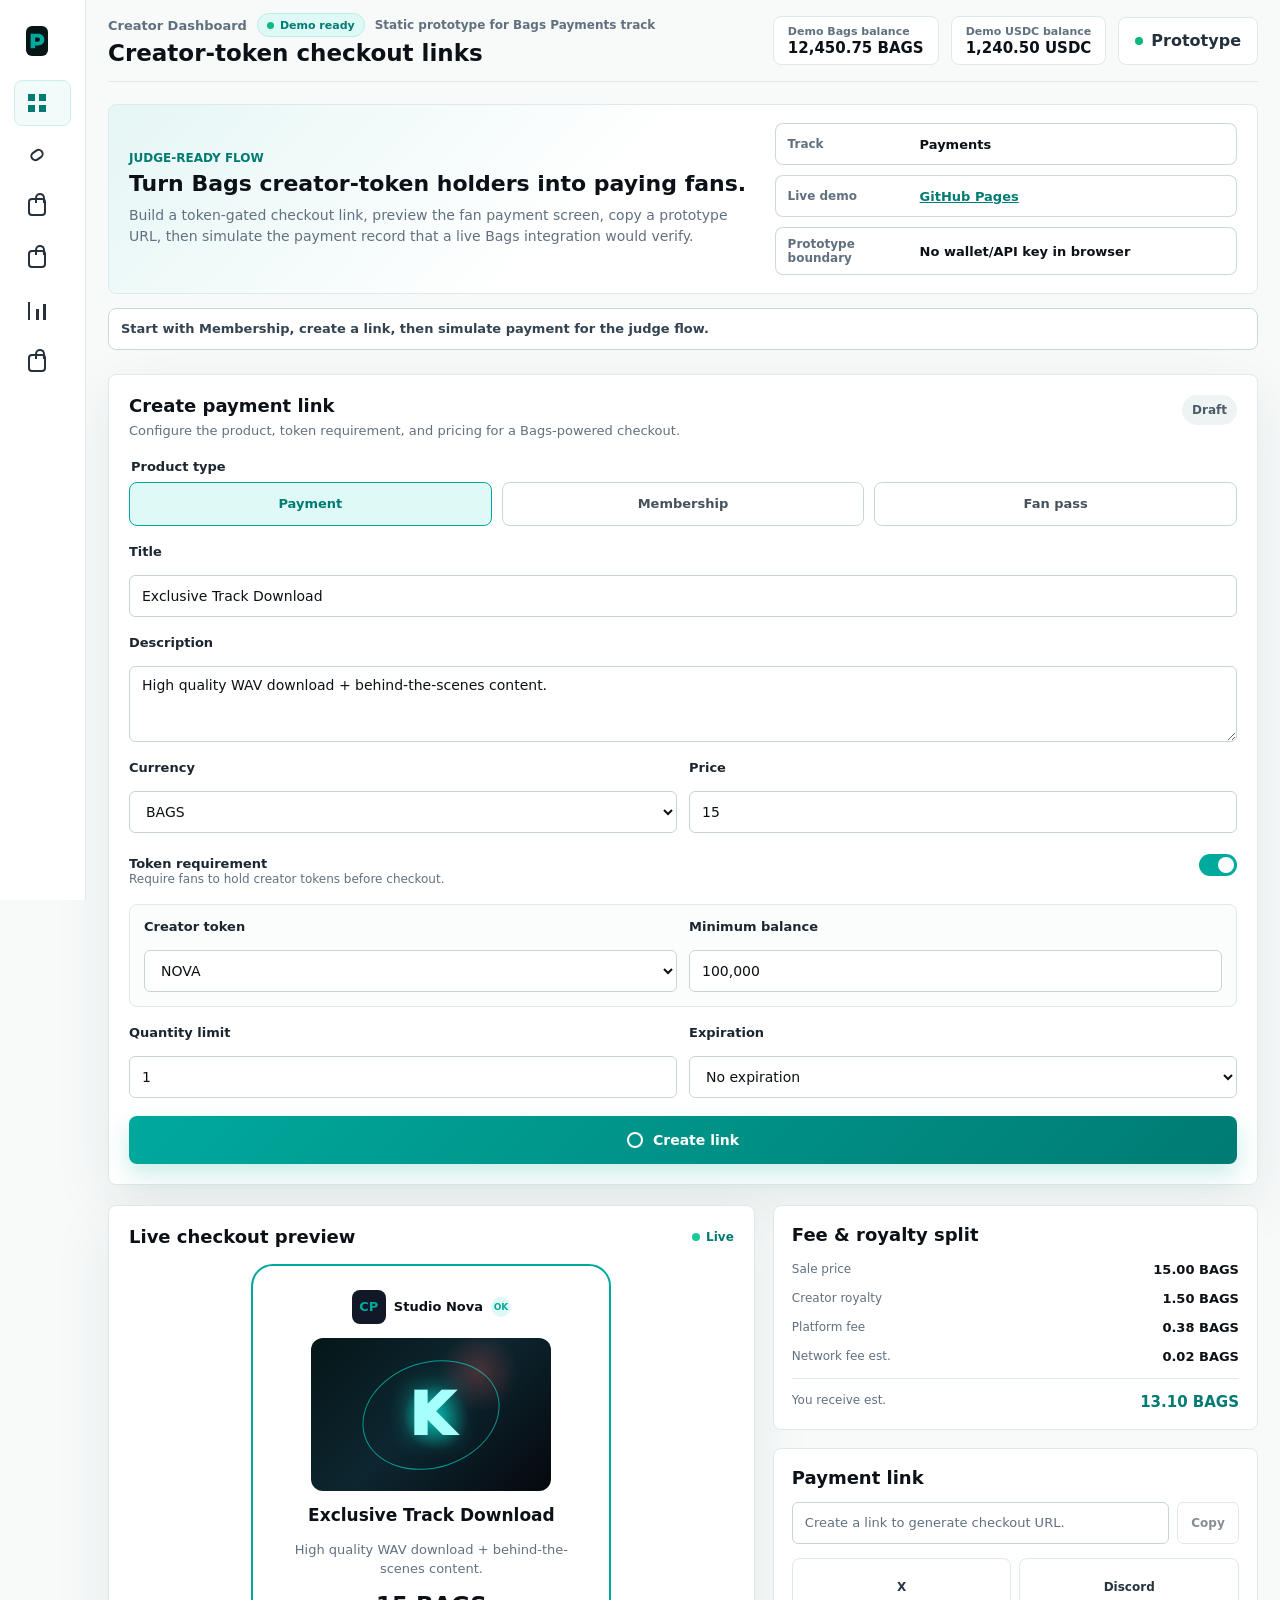
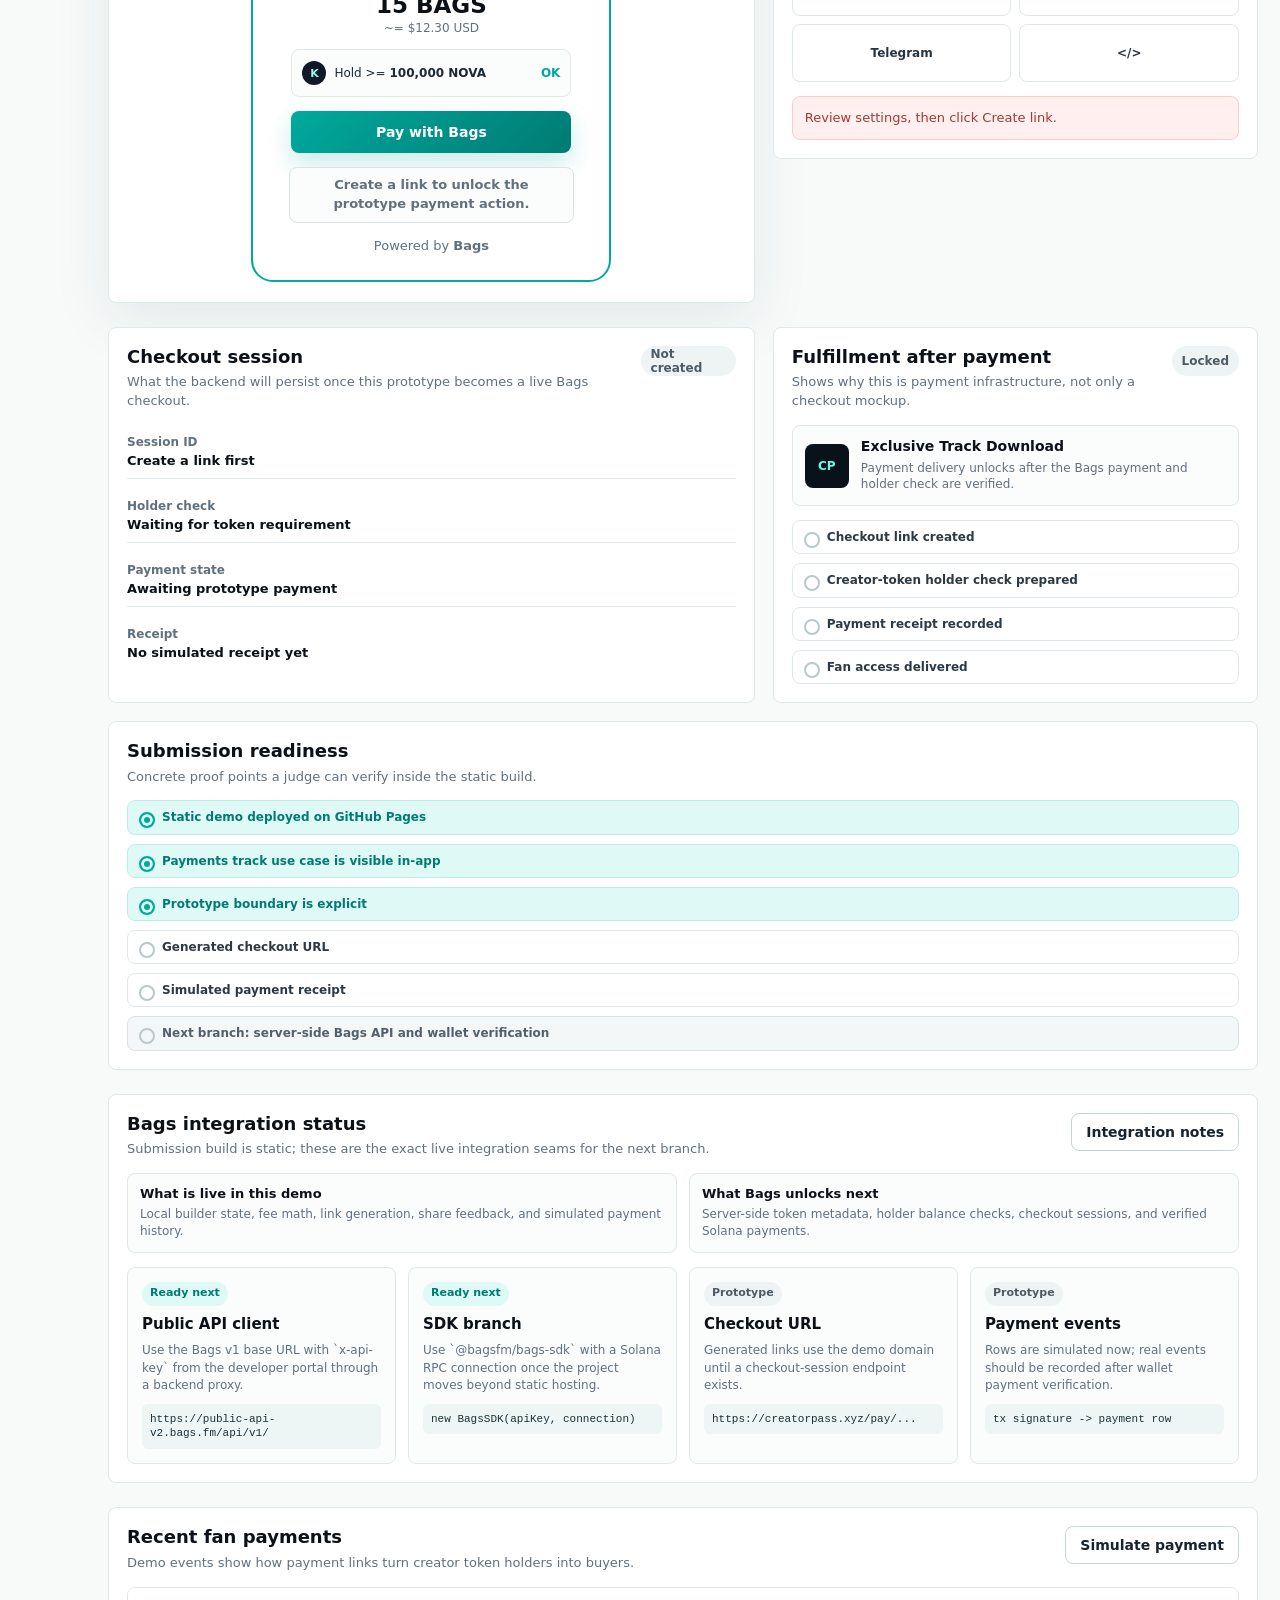
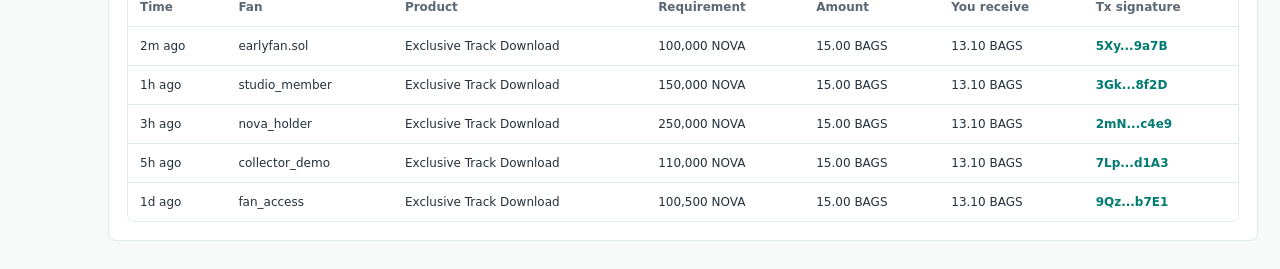
==== commit 831fa6c8: "Reduce submission ambiguity before recording The demo previously used real-project-looking sample na" ====
--- a/index.html
+++ b/index.html
@@ -54,15 +54,15 @@
           <div class="creator-head">
             <div class="avatar avatar-token" aria-hidden="true">CP</div>
             <div>
-              <h2 id="creator-card-title">CyberKongz</h2>
-              <p>@cyberkongz</p>
+              <h2 id="creator-card-title">Studio Nova</h2>
+              <p>@studionova.demo</p>
             </div>
             <span class="verified" aria-label="Verified creator">OK</span>
           </div>
           <dl class="creator-stats">
             <div>
               <dt>Creator token</dt>
-              <dd>KONGZ</dd>
+              <dd>NOVA</dd>
             </div>
             <div>
               <dt>Total supply</dt>
@@ -77,7 +77,7 @@
               <dd>0.842 BAGS</dd>
             </div>
           </dl>
-          <a class="secondary-action" href="https://bags.fm/" target="_blank" rel="noreferrer">View on Bags</a>
+          <a class="secondary-action" href="https://bags.fm/" target="_blank" rel="noreferrer">Open Bags</a>
         </section>
       </aside>
 
@@ -202,7 +202,7 @@
               <label class="field">
                 <span>Creator token</span>
                 <select id="token-input" name="token">
-                  <option value="KONGZ">KONGZ</option>
+                  <option value="NOVA">NOVA</option>
                   <option value="BAGS">BAGS</option>
                   <option value="CRE8R">CRE8R</option>
                 </select>
@@ -244,7 +244,7 @@
               <div class="checkout-phone">
                 <div class="merchant-row">
                   <div class="mini-logo" aria-hidden="true">CP</div>
-                  <strong>CyberKongz</strong>
+                  <strong>Studio Nova</strong>
                   <span class="verified">OK</span>
                 </div>
                 <div class="product-art" aria-hidden="true">
@@ -259,7 +259,7 @@
                 </div>
                 <div class="requirement-pill" id="preview-requirement">
                   <span class="avatar small" aria-hidden="true">K</span>
-                  <span>Hold &gt;= <b id="preview-minimum">100,000 KONGZ</b></span>
+                  <span>Hold &gt;= <b id="preview-minimum">100,000 NOVA</b></span>
                   <i aria-hidden="true">OK</i>
                 </div>
                 <button class="pay-button" id="pay-with-bags" type="button">Pay with Bags</button>
